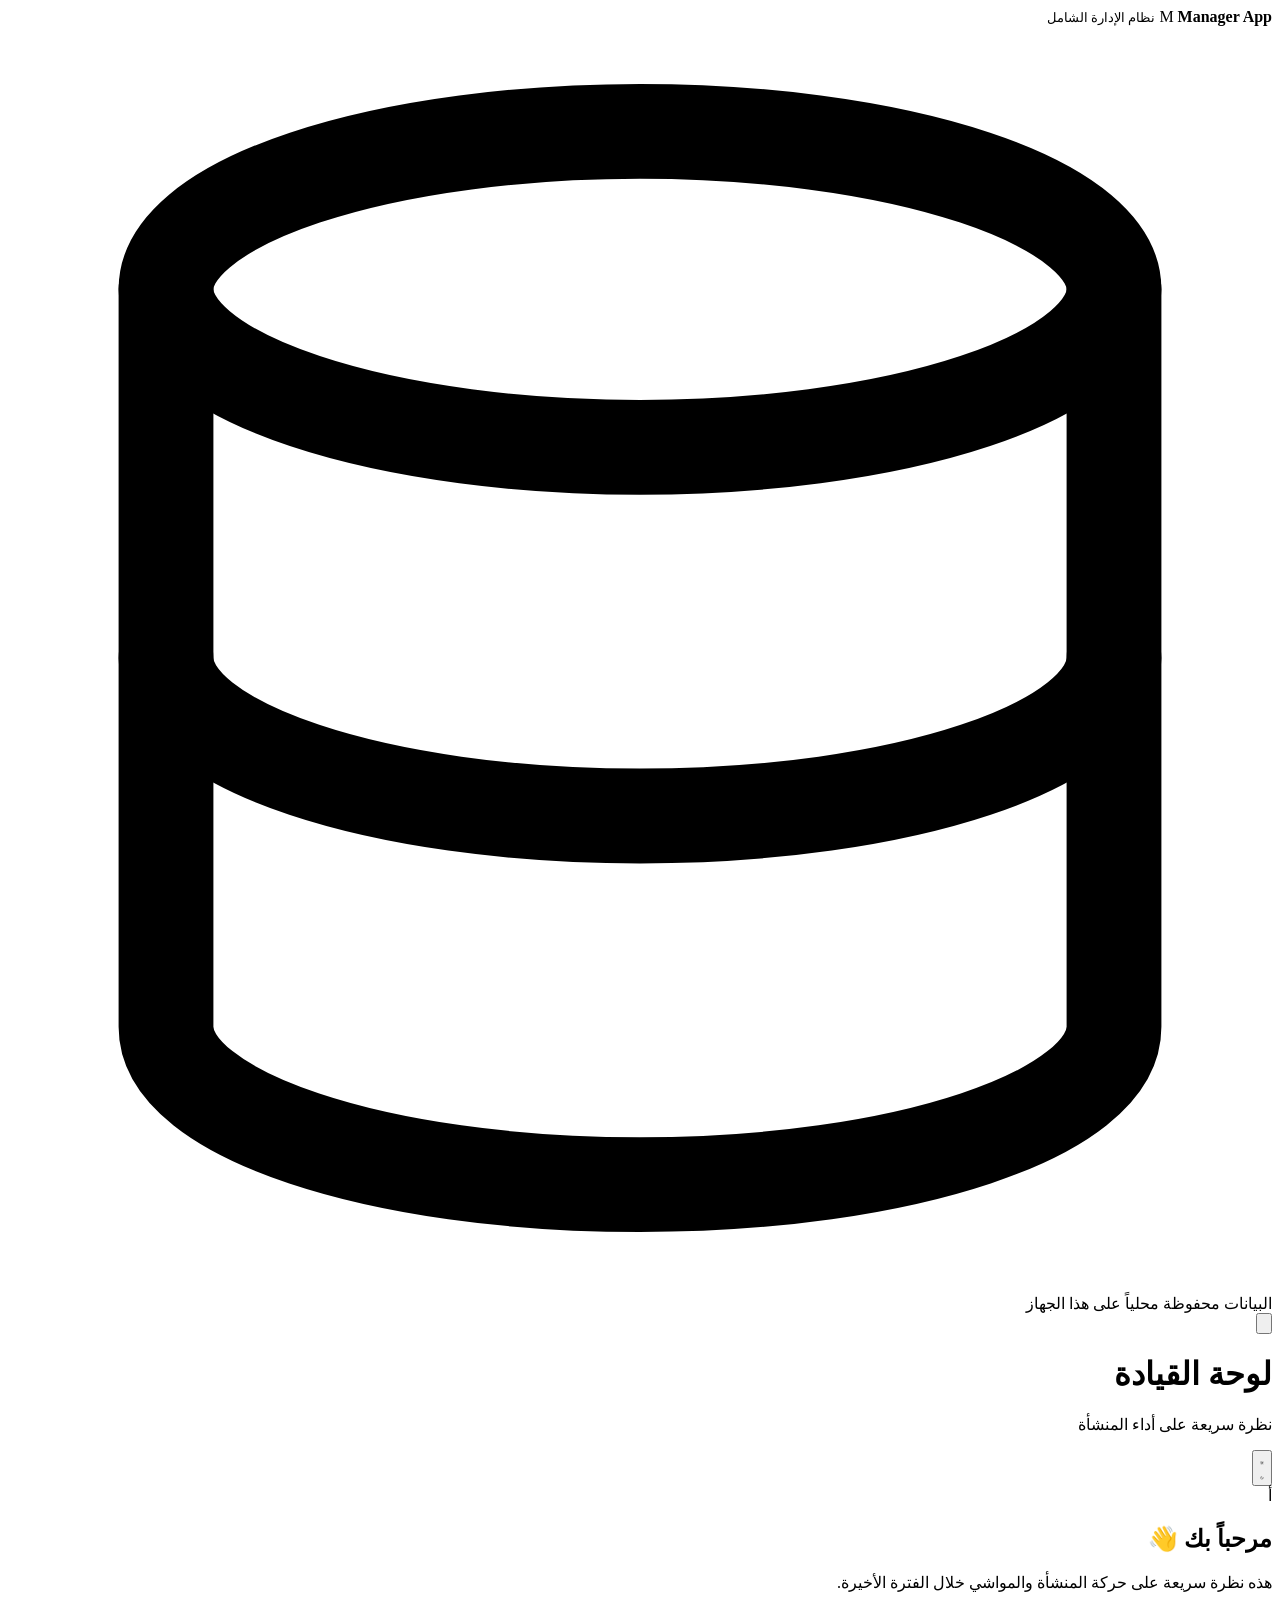
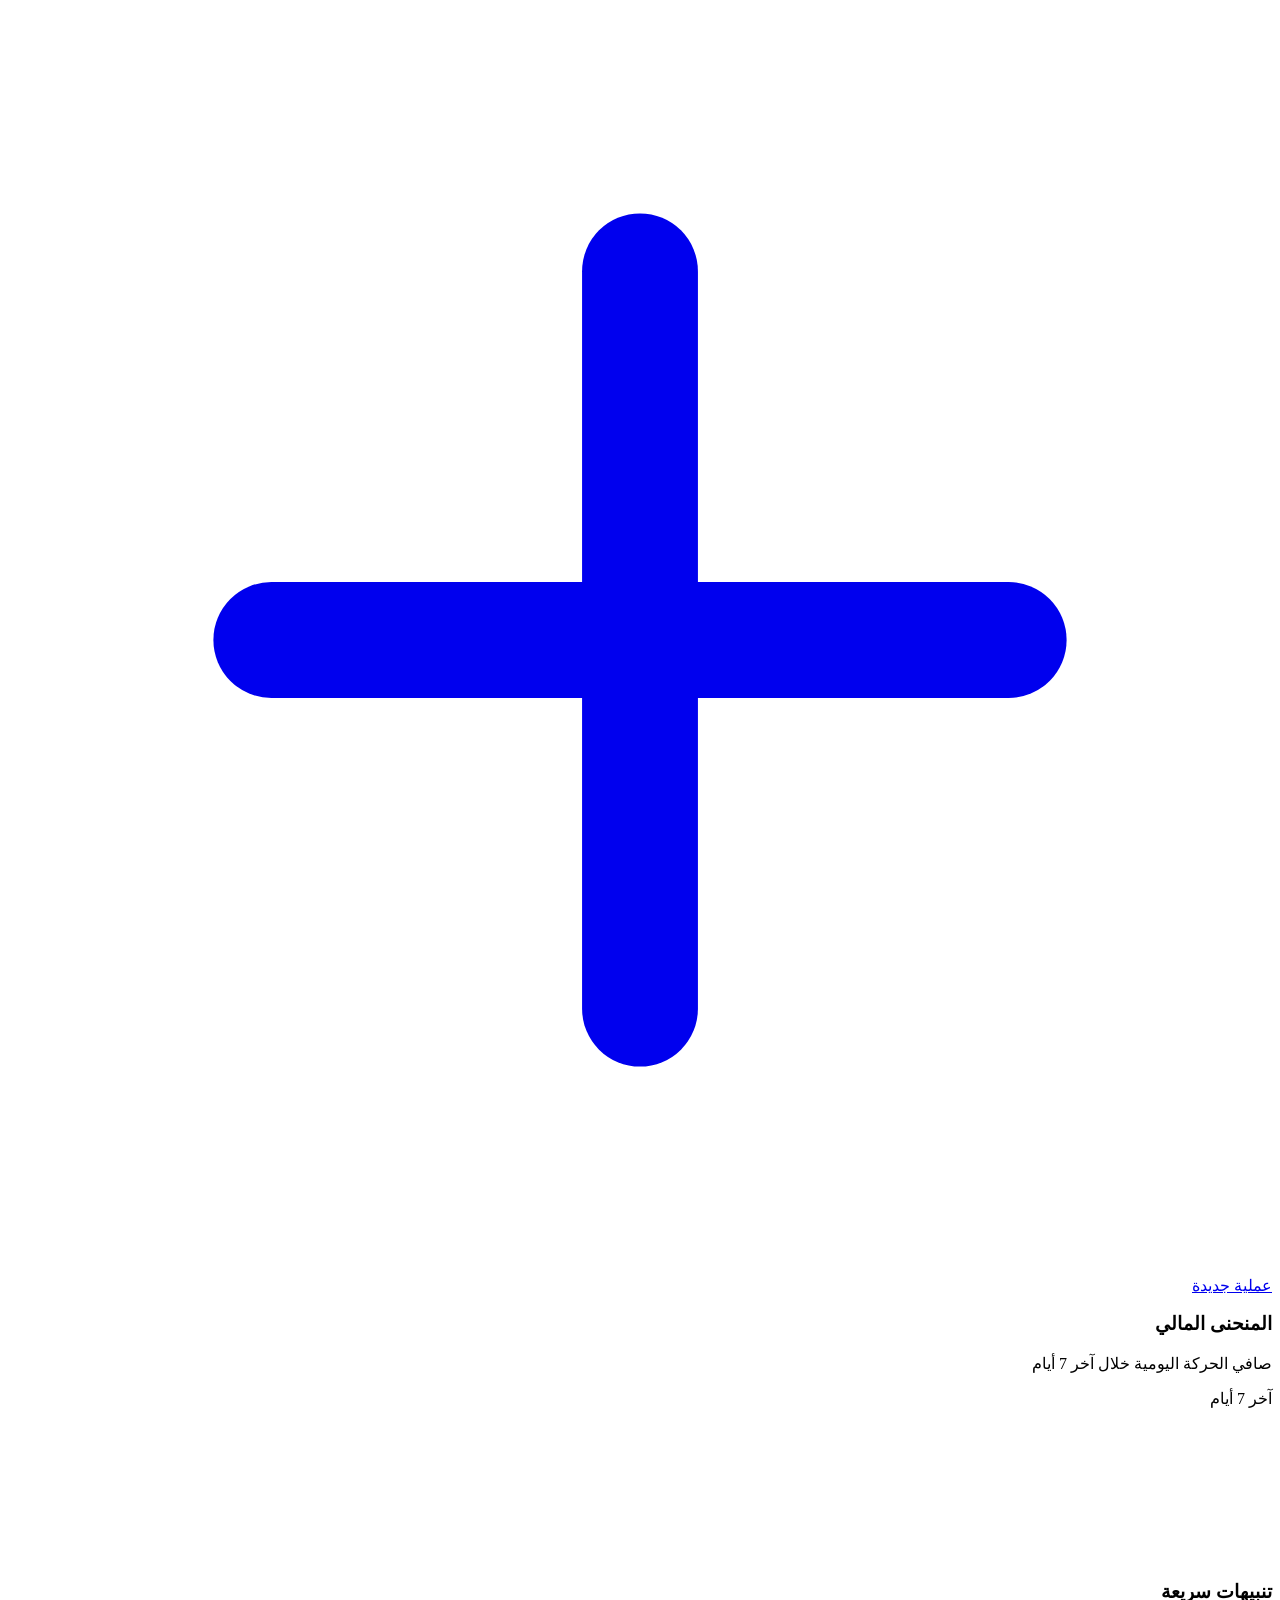
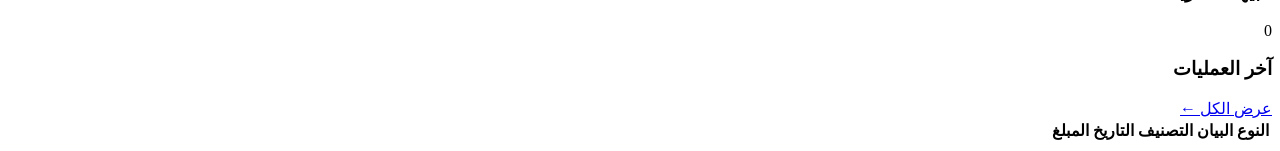
==== dashboard.html @ feaa812f "Move dashboard.html to root directory and fix file paths" ====
<!DOCTYPE html>
<html lang="ar" dir="rtl" data-theme="light">
<head>
  <meta charset="UTF-8" />
  <meta name="viewport" content="width=device-width, initial-scale=1, viewport-fit=cover" />
  <meta name="description" content="Manager App — نظام إدارة شامل للمحلات والشركات ومشاريع تربية المواشي" />
  <meta name="theme-color" content="#2563eb" />
  <title>لوحة القيادة • Manager App</title>

  <!-- منع وميض الثيم قبل تحميل CSS -->
  <script>
    (function () {
      try {
        var t = JSON.parse(localStorage.getItem('managerapp:theme'));
        if (!t) t = window.matchMedia('(prefers-color-scheme: dark)').matches ? 'dark' : 'light';
        document.documentElement.setAttribute('data-theme', t);
      } catch (e) {}
    })();
  </script>

  <link rel="preconnect" href="https://fonts.googleapis.com" />
  <link rel="preconnect" href="https://fonts.gstatic.com" crossorigin />
  <link href="https://fonts.googleapis.com/css2?family=Cairo:wght@400;500;600;700&display=swap" rel="stylesheet" />
  <link rel="stylesheet" href="./assets/css/main.css" />
  <link rel="stylesheet" href="./assets/css/tables.css" />
</head>

<body data-page="dashboard">

  <div class="app">

    <!-- ============ القائمة الجانبية ============ -->
    <aside class="sidebar" id="sidebar" aria-label="القائمة الرئيسية">
      <div class="sidebar__brand">
        <span class="brand__logo">M</span>
        <span class="brand__text">
          <strong>Manager App</strong>
          <small>نظام الإدارة الشامل</small>
        </span>
      </div>

      <!-- يتم توليد الروابط تلقائياً من app.js -->
      <nav class="sidebar__nav" id="sidebarNav"></nav>

      <div class="sidebar__footer">
        <div class="storage-note">
          <svg viewBox="0 0 24 24" fill="none" stroke="currentColor" stroke-width="1.8" stroke-linecap="round" stroke-linejoin="round">
            <ellipse cx="12" cy="5" rx="9" ry="3"/><path d="M3 5v14c0 1.66 4 3 9 3s9-1.34 9-3V5"/><path d="M3 12c0 1.66 4 3 9 3s9-1.34 9-3"/>
          </svg>
          <span>البيانات محفوظة محلياً على هذا الجهاز</span>
        </div>
      </div>
    </aside>

    <div class="overlay" id="overlay"></div>

    <!-- ============ المحتوى الرئيسي ============ -->
    <div class="main">

      <header class="topbar">
        <button class="icon-btn icon-btn--menu" id="menuBtn" aria-label="فتح القائمة" aria-expanded="false" aria-controls="sidebar">
          <svg viewBox="0 0 24 24" fill="none" stroke="currentColor" stroke-width="2" stroke-linecap="round">
            <line x1="3" y1="6" x2="21" y2="6"/><line x1="3" y1="12" x2="21" y2="12"/><line x1="3" y1="18" x2="21" y2="18"/>
          </svg>
        </button>

        <div class="topbar__title">
          <h1 id="pageTitle">لوحة القيادة</h1>
          <p id="pageSubtitle">نظرة سريعة على أداء المنشأة</p>
        </div>

        <div class="topbar__actions">
          <button class="icon-btn" id="themeBtn" aria-label="تبديل الوضع الليلي" title="تبديل الوضع الليلي">
            <svg class="icon-sun" viewBox="0 0 24 24" fill="none" stroke="currentColor" stroke-width="1.8" stroke-linecap="round" stroke-linejoin="round">
              <circle cx="12" cy="12" r="4.5"/><path d="M12 2v2M12 20v2M4.9 4.9l1.4 1.4M17.7 17.7l1.4 1.4M2 12h2M20 12h2M4.9 19.1l1.4-1.4M17.7 6.3l1.4-1.4"/>
            </svg>
            <svg class="icon-moon" viewBox="0 0 24 24" fill="none" stroke="currentColor" stroke-width="1.8" stroke-linecap="round" stroke-linejoin="round">
              <path d="M21 12.8A9 9 0 1 1 11.2 3a7 7 0 0 0 9.8 9.8z"/>
            </svg>
          </button>
          <div class="avatar" title="المدير">أ</div>
        </div>
      </header>

      <main class="content">

        <!-- ترحيب -->
        <section class="page-head">
          <div>
            <h2>مرحباً بك 👋</h2>
            <p class="muted">هذه نظرة سريعة على حركة المنشأة والمواشي خلال الفترة الأخيرة.</p>
          </div>
          <div class="page-head__actions">
            <a href="./finance.html" class="btn btn--primary">
              <svg viewBox="0 0 24 24" fill="none" stroke="currentColor" stroke-width="2.2" stroke-linecap="round"><line x1="12" y1="5" x2="12" y2="19"/><line x1="5" y1="12" x2="19" y2="12"/></svg>
              عملية جديدة
            </a>
          </div>
        </section>

        <!-- بطاقات الإحصائيات -->
        <section class="stats" id="statsGrid" aria-label="المؤشرات الرئيسية"></section>

        <!-- الرسم البياني + التنبيهات -->
        <section class="grid-2">

          <div class="card chart-card">
            <header class="card__head">
              <div>
                <h3>المنحنى المالي</h3>
                <p class="muted small">صافي الحركة اليومية خلال آخر 7 أيام</p>
              </div>
              <span class="badge badge--soft" id="chartBadge">آخر 7 أيام</span>
            </header>
            <div class="chart-wrap">
              <canvas id="financeChart" role="img" aria-label="رسم بياني للمنحنى المالي"></canvas>
            </div>
          </div>

          <div class="card">
            <header class="card__head">
              <h3>تنبيهات سريعة</h3>
              <span class="badge badge--warning" id="alertsCount">0</span>
            </header>
            <ul class="alerts" id="alertsList"></ul>
          </div>

        </section>

        <!-- آخر العمليات -->
        <section class="card">
          <header class="card__head">
            <h3>آخر العمليات</h3>
            <a href="./finance.html" class="link">عرض الكل ←</a>
          </header>
          <div class="table-wrap">
            <table class="table">
              <thead>
                <tr>
                  <th>النوع</th>
                  <th>البيان</th>
                  <th>التصنيف</th>
                  <th>التاريخ</th>
                  <th class="t-end">المبلغ</th>
                </tr>
              </thead>
              <tbody id="recentBody"></tbody>
            </table>
          </div>
        </section>

      </main>
    </div>
  </div>

  <script src="./assets/js/app.js"></script>
  <script src="./assets/js/dashboard.js"></script>
</body>
</html>
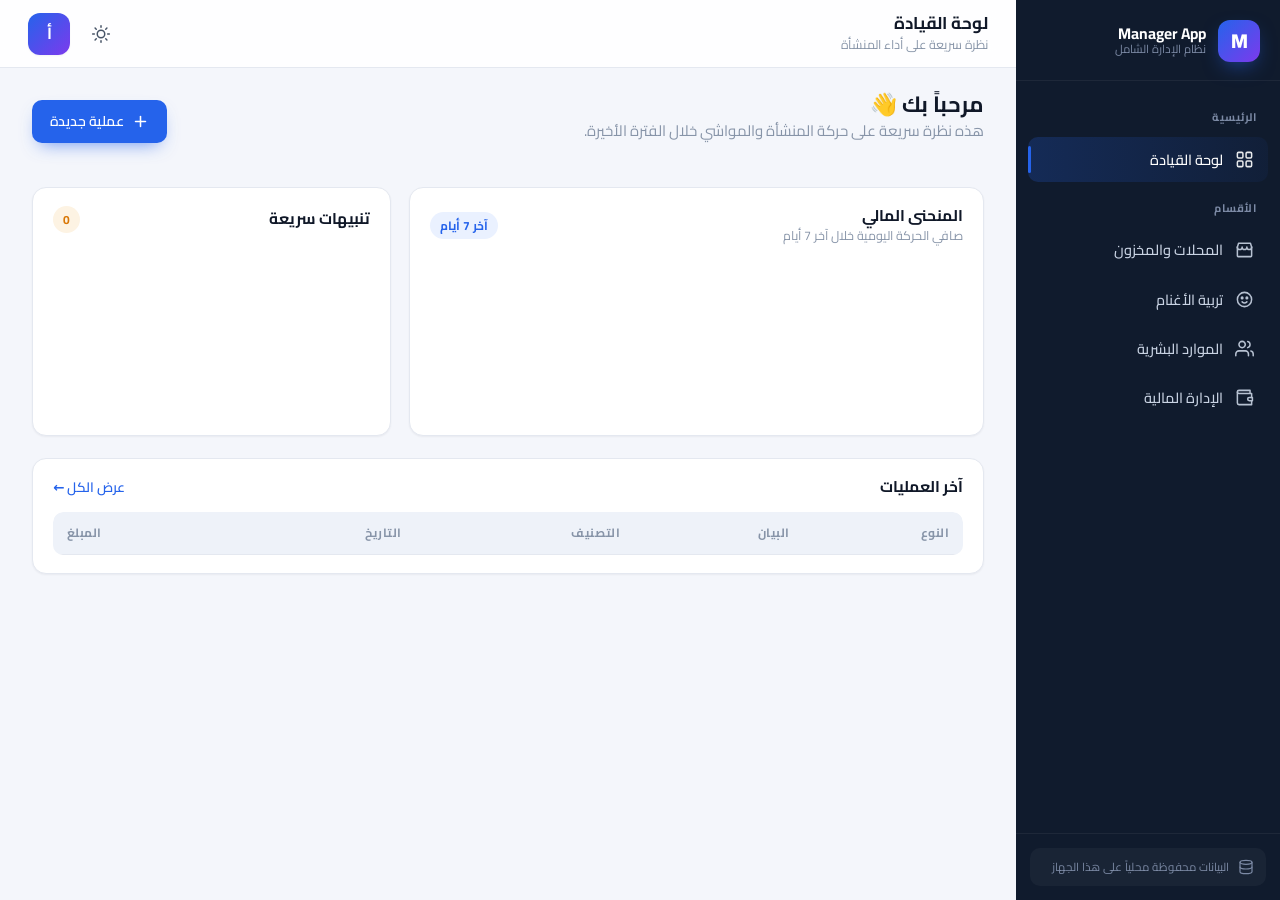
==== commit f924c5bb: "Remove leading './' from asset paths in dashboard.html" ====
--- a/dashboard.html
+++ b/dashboard.html
@@ -21,8 +21,8 @@
   <link rel="preconnect" href="https://fonts.googleapis.com" />
   <link rel="preconnect" href="https://fonts.gstatic.com" crossorigin />
   <link href="https://fonts.googleapis.com/css2?family=Cairo:wght@400;500;600;700&display=swap" rel="stylesheet" />
-  <link rel="stylesheet" href="./assets/css/main.css" />
-  <link rel="stylesheet" href="./assets/css/tables.css" />
+  <link rel="stylesheet" href="assets/css/main.css" />
+  <link rel="stylesheet" href="assets/css/tables.css" />
 </head>
 
 <body data-page="dashboard">
@@ -153,7 +153,8 @@
     </div>
   </div>
 
-  <script src="./assets/js/app.js"></script>
-  <script src="./assets/js/dashboard.js"></script>
+  <script src="assets/js/app.js"></script>
+  <script src="assets/js/charts.js"></script>
+  <script src="assets/js/dashboard.js"></script>
 </body>
 </html>
--- a/assets/css/main.css
+++ b/assets/css/main.css
@@ -0,0 +1,488 @@
+/* =========================================================
+   Manager App — Main Stylesheet
+   ========================================================= */
+
+/* ---------- 1. المتغيرات (Light Theme) ---------- */
+:root {
+  --bg:            #f4f6fb;
+  --bg-elev:       #ffffff;
+  --bg-soft:       #eef2f9;
+  --sidebar-bg:    #101b2d;
+  --sidebar-fg:    #c9d3e3;
+  --sidebar-fg-2:  #7c8aa5;
+  --sidebar-active:#2563eb;
+
+  --text:          #101828;
+  --text-soft:     #475467;
+  --muted:         #8794a8;
+  --border:        #e4e8f0;
+  --border-strong: #cfd6e4;
+
+  --primary:       #2563eb;
+  --primary-600:   #1d4ed8;
+  --primary-50:    #eaf1ff;
+  --success:       #16a34a;
+  --success-50:    #e7f7ed;
+  --danger:        #dc2626;
+  --danger-50:     #fdecec;
+  --warning:       #d97706;
+  --warning-50:    #fdf3e3;
+  --info:          #0891b2;
+  --info-50:       #e4f6fa;
+  --purple:        #7c3aed;
+  --purple-50:     #f2ecfe;
+
+  --radius:        14px;
+  --radius-sm:     10px;
+  --radius-lg:     20px;
+  --shadow-sm:     0 1px 2px rgba(16,24,40,.05);
+  --shadow:        0 4px 16px rgba(16,24,40,.06);
+  --shadow-lg:     0 18px 40px -12px rgba(16,24,40,.18);
+
+  --sidebar-w:     264px;
+  --topbar-h:      68px;
+
+  --font: 'Cairo', 'Segoe UI', Tahoma, system-ui, sans-serif;
+
+  --t-fast: .15s ease;
+  --t:      .25s cubic-bezier(.4,0,.2,1);
+}
+
+/* ---------- 2. الوضع الليلي ---------- */
+[data-theme="dark"] {
+  --bg:            #0c1424;
+  --bg-elev:       #131f33;
+  --bg-soft:       #1a2a44;
+  --sidebar-bg:    #0a1220;
+  --sidebar-fg:    #aab8cd;
+  --sidebar-fg-2:  #64748b;
+
+  --text:          #e8eef8;
+  --text-soft:     #aab8cd;
+  --muted:         #7b8aa3;
+  --border:        #223149;
+  --border-strong: #2f4160;
+
+  --primary-50:    #16233d;
+  --success-50:    #10291c;
+  --danger-50:     #2c1414;
+  --warning-50:    #2c2110;
+  --info-50:       #0d2530;
+  --purple-50:     #1e1638;
+
+  --shadow-sm:     0 1px 2px rgba(0,0,0,.3);
+  --shadow:        0 4px 16px rgba(0,0,0,.35);
+  --shadow-lg:     0 18px 40px -12px rgba(0,0,0,.55);
+}
+
+/* ---------- 3. Reset ---------- */
+*, *::before, *::after { box-sizing: border-box; }
+
+html, body {
+  margin: 0; padding: 0;
+  height: 100%;
+}
+
+body {
+  font-family: var(--font);
+  background: var(--bg);
+  color: var(--text);
+  font-size: 15px;
+  line-height: 1.6;
+  -webkit-font-smoothing: antialiased;
+  transition: background var(--t), color var(--t);
+}
+
+h1,h2,h3,h4 { margin: 0; font-weight: 700; line-height: 1.3; }
+p { margin: 0; }
+a { color: inherit; text-decoration: none; }
+button { font-family: inherit; cursor: pointer; border: 0; background: none; color: inherit; }
+input, select, textarea { font-family: inherit; font-size: inherit; }
+img, svg { display: block; max-width: 100%; }
+svg { width: 20px; height: 20px; }
+
+/* ---------- 4. الحاويات العامة ---------- */
+.app {
+  display: flex;
+  min-height: 100dvh;
+}
+
+.main {
+  flex: 1;
+  min-width: 0;
+  display: flex;
+  flex-direction: column;
+}
+
+.content {
+  padding: 22px clamp(14px, 3vw, 32px) 60px;
+  display: flex;
+  flex-direction: column;
+  gap: 22px;
+  max-width: 1500px;
+  width: 100%;
+  margin: 0 auto;
+}
+
+/* ---------- 5. Sidebar ---------- */
+.sidebar {
+  width: var(--sidebar-w);
+  background: var(--sidebar-bg);
+  color: var(--sidebar-fg);
+  display: flex;
+  flex-direction: column;
+  position: sticky;
+  top: 0;
+  height: 100dvh;
+  z-index: 60;
+  flex-shrink: 0;
+  transition: transform var(--t);
+}
+
+.sidebar__brand {
+  display: flex;
+  align-items: center;
+  gap: 12px;
+  padding: 20px 20px 18px;
+  border-bottom: 1px solid rgba(255,255,255,.06);
+}
+
+.brand__logo {
+  width: 42px; height: 42px;
+  border-radius: 12px;
+  display: grid;
+  place-items: center;
+  background: linear-gradient(135deg, var(--primary), #7c3aed);
+  color: #fff;
+  font-weight: 800;
+  font-size: 20px;
+  box-shadow: 0 8px 20px -6px rgba(37,99,235,.6);
+}
+
+.brand__text { display: flex; flex-direction: column; line-height: 1.2; }
+.brand__text strong { color: #fff; font-size: 15.5px; }
+.brand__text small { color: var(--sidebar-fg-2); font-size: 11.5px; }
+
+.sidebar__nav {
+  flex: 1;
+  padding: 14px 12px;
+  overflow-y: auto;
+  display: flex;
+  flex-direction: column;
+  gap: 4px;
+}
+
+.nav-section {
+  font-size: 11px;
+  font-weight: 700;
+  letter-spacing: .5px;
+  text-transform: uppercase;
+  color: var(--sidebar-fg-2);
+  padding: 14px 12px 6px;
+}
+
+.nav-link {
+  display: flex;
+  align-items: center;
+  gap: 12px;
+  padding: 11px 14px;
+  border-radius: var(--radius-sm);
+  color: var(--sidebar-fg);
+  font-size: 14.5px;
+  font-weight: 500;
+  transition: background var(--t-fast), color var(--t-fast);
+  position: relative;
+}
+
+.nav-link:hover {
+  background: rgba(255,255,255,.06);
+  color: #fff;
+}
+
+.nav-link.is-active {
+  background: linear-gradient(90deg, rgba(37,99,235,.22), rgba(37,99,235,.06));
+  color: #fff;
+}
+
+.nav-link.is-active::before {
+  content: "";
+  position: absolute;
+  inset-inline-end: 0;
+  top: 20%; bottom: 20%;
+  width: 3px;
+  border-radius: 3px;
+  background: var(--primary);
+}
+
+.nav-link svg { width: 19px; height: 19px; opacity: .9; flex-shrink: 0; }
+
+.sidebar__footer {
+  padding: 14px;
+  border-top: 1px solid rgba(255,255,255,.06);
+}
+
+.storage-note {
+  display: flex;
+  align-items: center;
+  gap: 9px;
+  font-size: 11.5px;
+  color: var(--sidebar-fg-2);
+  background: rgba(255,255,255,.04);
+  padding: 10px 12px;
+  border-radius: var(--radius-sm);
+}
+.storage-note svg { width: 16px; height: 16px; flex-shrink: 0; }
+
+/* ---------- 6. Topbar ---------- */
+.topbar {
+  height: var(--topbar-h);
+  background: color-mix(in srgb, var(--bg-elev) 88%, transparent);
+  backdrop-filter: blur(12px);
+  border-bottom: 1px solid var(--border);
+  position: sticky;
+  top: 0;
+  z-index: 40;
+  display: flex;
+  align-items: center;
+  gap: 14px;
+  padding: 0 clamp(14px, 3vw, 28px);
+}
+
+.topbar__title { flex: 1; min-width: 0; }
+.topbar__title h1 { font-size: 17px; }
+.topbar__title p { font-size: 12.5px; color: var(--muted); }
+
+.topbar__actions { display: flex; align-items: center; gap: 10px; }
+
+.icon-btn {
+  width: 42px; height: 42px;
+  border-radius: 12px;
+  display: grid;
+  place-items: center;
+  color: var(--text-soft);
+  background: transparent;
+  border: 1px solid transparent;
+  transition: background var(--t-fast), color var(--t-fast), border-color var(--t-fast);
+}
+.icon-btn:hover {
+  background: var(--bg-soft);
+  color: var(--text);
+  border-color: var(--border);
+}
+
+.icon-btn--menu { display: none; }
+
+.avatar {
+  width: 42px; height: 42px;
+  border-radius: 12px;
+  background: linear-gradient(135deg, var(--primary), var(--purple));
+  color: #fff;
+  display: grid;
+  place-items: center;
+  font-weight: 700;
+  font-size: 16px;
+  box-shadow: var(--shadow-sm);
+}
+
+/* أيقونات تبديل الثيم */
+[data-theme="light"] .icon-moon { display: none; }
+[data-theme="dark"]  .icon-sun  { display: none; }
+
+/* ---------- 7. العناوين ---------- */
+.page-head {
+  display: flex;
+  align-items: flex-end;
+  justify-content: space-between;
+  gap: 16px;
+  flex-wrap: wrap;
+}
+.page-head h2 { font-size: 22px; }
+.page-head__actions { display: flex; gap: 10px; }
+
+.muted { color: var(--muted); }
+.small { font-size: 12.5px; }
+
+/* ---------- 8. الأزرار ---------- */
+.btn {
+  display: inline-flex;
+  align-items: center;
+  gap: 8px;
+  padding: 10px 18px;
+  border-radius: var(--radius-sm);
+  font-weight: 600;
+  font-size: 14px;
+  transition: transform var(--t-fast), background var(--t-fast), box-shadow var(--t-fast), opacity var(--t-fast);
+  white-space: nowrap;
+}
+.btn:active { transform: translateY(1px); }
+.btn svg { width: 17px; height: 17px; }
+
+.btn--primary {
+  background: var(--primary);
+  color: #fff;
+  box-shadow: 0 8px 18px -8px rgba(37,99,235,.7);
+}
+.btn--primary:hover { background: var(--primary-600); }
+
+.btn--ghost {
+  background: var(--bg-soft);
+  color: var(--text);
+  border: 1px solid var(--border);
+}
+.btn--ghost:hover { background: var(--bg); }
+
+.btn--danger { background: var(--danger); color: #fff; }
+
+.btn--block { width: 100%; justify-content: center; }
+
+.link { color: var(--primary); font-weight: 600; font-size: 13.5px; }
+.link:hover { text-decoration: underline; }
+
+/* ---------- 9. البطاقات ---------- */
+.card {
+  background: var(--bg-elev);
+  border: 1px solid var(--border);
+  border-radius: var(--radius);
+  padding: 18px 20px;
+  box-shadow: var(--shadow-sm);
+  transition: box-shadow var(--t-fast), border-color var(--t-fast);
+}
+.card:hover { box-shadow: var(--shadow); }
+
+.card__head {
+  display: flex;
+  align-items: center;
+  justify-content: space-between;
+  gap: 12px;
+  margin-bottom: 14px;
+  flex-wrap: wrap;
+}
+.card__head h3 { font-size: 15.5px; }
+
+/* ---------- 10. الشبكات ---------- */
+.grid-2 {
+  display: grid;
+  grid-template-columns: 1.6fr 1fr;
+  gap: 18px;
+}
+
+@media (max-width: 1024px) {
+  .grid-2 { grid-template-columns: 1fr; }
+}
+
+/* ---------- 11. الشارات ---------- */
+.badge {
+  display: inline-flex;
+  align-items: center;
+  gap: 5px;
+  padding: 4px 10px;
+  border-radius: 999px;
+  font-size: 12px;
+  font-weight: 700;
+}
+.badge--soft    { background: var(--primary-50); color: var(--primary); }
+.badge--success { background: var(--success-50); color: var(--success); }
+.badge--danger  { background: var(--danger-50);  color: var(--danger); }
+.badge--warning { background: var(--warning-50); color: var(--warning); }
+.badge--info    { background: var(--info-50);    color: var(--info); }
+
+/* ---------- 12. النماذج ---------- */
+.form-group { display: flex; flex-direction: column; gap: 6px; margin-bottom: 14px; }
+.form-group label { font-size: 13px; font-weight: 600; color: var(--text-soft); }
+
+.input, .select, .textarea {
+  width: 100%;
+  padding: 11px 14px;
+  border-radius: var(--radius-sm);
+  border: 1.5px solid var(--border-strong);
+  background: var(--bg-elev);
+  color: var(--text);
+  font-size: 14.5px;
+  transition: border-color var(--t-fast), box-shadow var(--t-fast);
+}
+.input:focus, .select:focus, .textarea:focus {
+  outline: none;
+  border-color: var(--primary);
+  box-shadow: 0 0 0 4px rgba(37,99,235,.12);
+}
+.input::placeholder { color: var(--muted); }
+
+/* ---------- 13. التنبيهات ---------- */
+.alerts { list-style: none; margin: 0; padding: 0; display: flex; flex-direction: column; gap: 10px; }
+
+.alert-item {
+  display: flex;
+  align-items: center;
+  gap: 12px;
+  padding: 12px 14px;
+  border-radius: var(--radius-sm);
+  background: var(--bg-soft);
+  border: 1px solid var(--border);
+}
+.alert-item__icon {
+  width: 36px; height: 36px;
+  border-radius: 10px;
+  display: grid;
+  place-items: center;
+  flex-shrink: 0;
+}
+.alert-item__icon svg { width: 18px; height: 18px; }
+.alert-item__icon--warning { background: var(--warning-50); color: var(--warning); }
+.alert-item__icon--danger  { background: var(--danger-50);  color: var(--danger); }
+.alert-item__icon--info    { background: var(--info-50);    color: var(--info); }
+.alert-item__body { flex: 1; min-width: 0; }
+.alert-item__body strong { display: block; font-size: 13.5px; }
+.alert-item__body small  { color: var(--muted); font-size: 12px; }
+
+/* ---------- 14. Overlay للموبايل ---------- */
+.overlay {
+  position: fixed;
+  inset: 0;
+  background: rgba(8,15,30,.5);
+  backdrop-filter: blur(2px);
+  opacity: 0;
+  visibility: hidden;
+  transition: opacity var(--t), visibility var(--t);
+  z-index: 55;
+}
+.overlay.is-open { opacity: 1; visibility: visible; }
+
+/* ---------- 15. Responsive ---------- */
+@media (max-width: 900px) {
+  .icon-btn--menu { display: grid; }
+
+  .sidebar {
+    position: fixed;
+    top: 0; bottom: 0;
+    inset-inline-start: 0;
+    transform: translateX(100%);
+    box-shadow: var(--shadow-lg);
+  }
+  [dir="rtl"] .sidebar { transform: translateX(100%); }
+  [dir="ltr"] .sidebar { transform: translateX(-100%); }
+
+  .sidebar.is-open { transform: translateX(0) !important; }
+}
+
+@media (max-width: 560px) {
+  .topbar__title p { display: none; }
+  .page-head h2 { font-size: 19px; }
+  .content { padding-top: 16px; gap: 16px; }
+  .card { padding: 16px; }
+}
+
+/* ---------- 16. أنيميشن دخول ---------- */
+@keyframes fadeUp {
+  from { opacity: 0; transform: translateY(12px); }
+  to   { opacity: 1; transform: translateY(0); }
+}
+.content > * { animation: fadeUp .4s ease both; }
+.content > *:nth-child(2) { animation-delay: .05s; }
+.content > *:nth-child(3) { animation-delay: .1s; }
+.content > *:nth-child(4) { animation-delay: .15s; }
+
+/* ---------- 17. Scrollbar ---------- */
+::-webkit-scrollbar { width: 9px; height: 9px; }
+::-webkit-scrollbar-track { background: transparent; }
+::-webkit-scrollbar-thumb { background: var(--border-strong); border-radius: 9px; }
+::-webkit-scrollbar-thumb:hover { background: var(--muted); }
--- a/assets/css/tables.css
+++ b/assets/css/tables.css
@@ -0,0 +1,74 @@
+/* =========================================================
+   Manager App — Tables Styles
+   ========================================================= */
+
+.table-wrap {
+  width: 100%;
+  overflow-x: auto;
+  border-radius: var(--radius-sm);
+  -webkit-overflow-scrolling: touch;
+}
+
+.table {
+  width: 100%;
+  border-collapse: collapse;
+  font-size: 14px;
+  min-width: 560px;
+}
+
+.table thead th {
+  text-align: start;
+  font-size: 12px;
+  font-weight: 700;
+  text-transform: uppercase;
+  letter-spacing: .4px;
+  color: var(--muted);
+  padding: 11px 14px;
+  background: var(--bg-soft);
+  border-bottom: 1px solid var(--border);
+  white-space: nowrap;
+}
+
+.table thead th:first-child { border-start-start-radius: var(--radius-sm); }
+.table thead th:last-child  { border-start-end-radius:   var(--radius-sm); }
+
+.table tbody td {
+  padding: 13px 14px;
+  border-bottom: 1px solid var(--border);
+  color: var(--text-soft);
+  vertical-align: middle;
+}
+
+.table tbody tr { transition: background var(--t-fast); }
+.table tbody tr:hover { background: var(--bg-soft); }
+.table tbody tr:last-child td { border-bottom: 0; }
+
+.table .t-end { text-align: end; }
+
+.table .cell-strong { color: var(--text); font-weight: 700; }
+
+.amount         { font-weight: 700; font-variant-numeric: tabular-nums; }
+.amount--in     { color: var(--success); }
+.amount--out    { color: var(--danger); }
+
+/* حالة فارغة */
+.table-empty {
+  text-align: center;
+  padding: 40px 16px;
+  color: var(--muted);
+}
+.table-empty svg {
+  width: 42px; height: 42px;
+  margin: 0 auto 10px;
+  opacity: .5;
+}
+
+/* شريط أدوات الجدول */
+.table-toolbar {
+  display: flex;
+  align-items: center;
+  justify-content: space-between;
+  gap: 12px;
+  flex-wrap: wrap;
+  margin-bottom: 14px;
+}
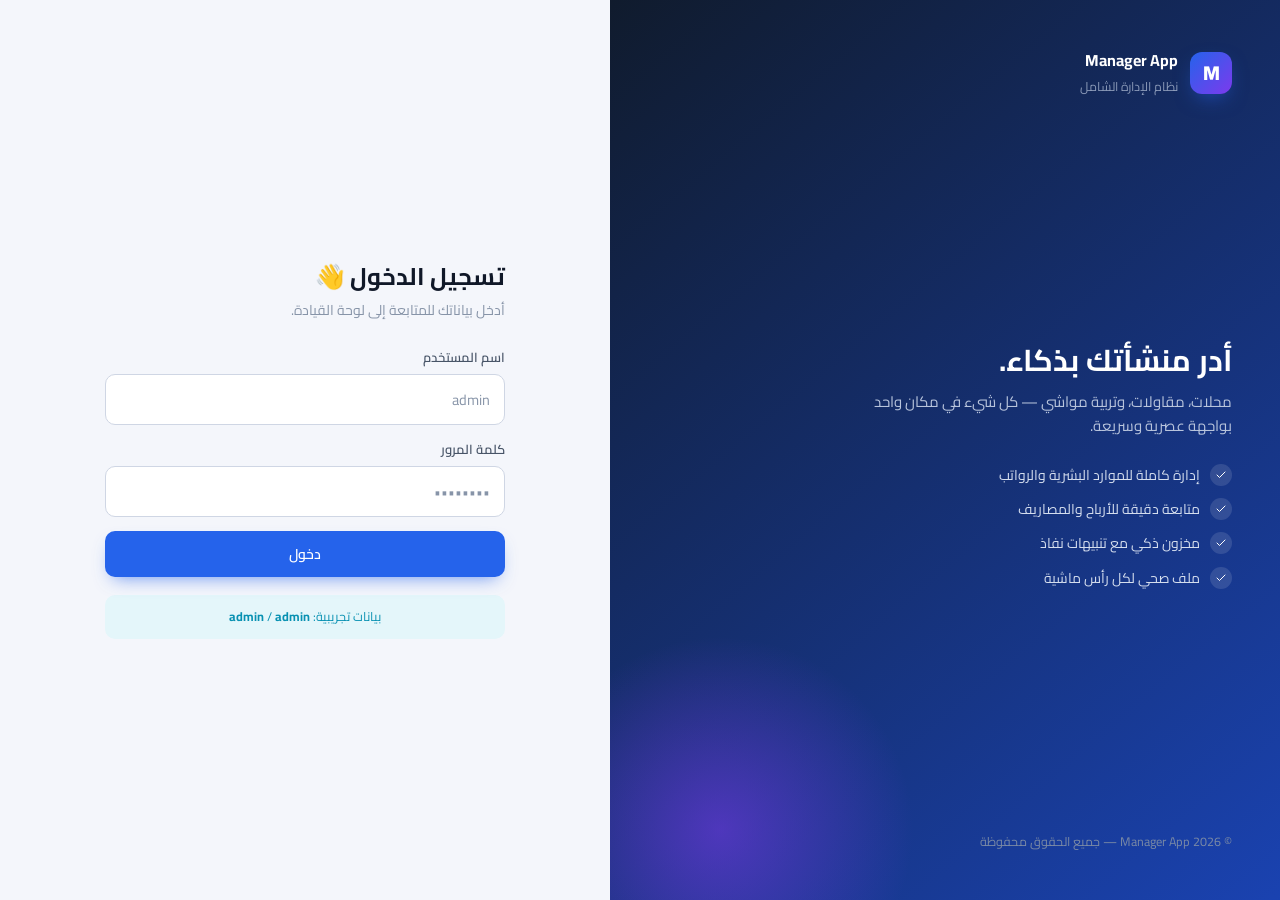
==== commit 39cb7f0c: "Add files via upload" ====
--- a/dashboard.html
+++ b/dashboard.html
@@ -78,6 +78,7 @@
               <path d="M21 12.8A9 9 0 1 1 11.2 3a7 7 0 0 0 9.8 9.8z"/>
             </svg>
           </button>
+          <button type="button" class="logout-btn" id="logoutBtn" title="تسجيل الخروج">خروج</button>
           <div class="avatar" title="المدير">أ</div>
         </div>
       </header>
@@ -91,7 +92,7 @@
             <p class="muted">هذه نظرة سريعة على حركة المنشأة والمواشي خلال الفترة الأخيرة.</p>
           </div>
           <div class="page-head__actions">
-            <a href="./finance.html" class="btn btn--primary">
+            <a href="pages/finance.html" class="btn btn--primary">
               <svg viewBox="0 0 24 24" fill="none" stroke="currentColor" stroke-width="2.2" stroke-linecap="round"><line x1="12" y1="5" x2="12" y2="19"/><line x1="5" y1="12" x2="19" y2="12"/></svg>
               عملية جديدة
             </a>
@@ -131,7 +132,7 @@
         <section class="card">
           <header class="card__head">
             <h3>آخر العمليات</h3>
-            <a href="./finance.html" class="link">عرض الكل ←</a>
+            <a href="pages/finance.html" class="link">عرض الكل ←</a>
           </header>
           <div class="table-wrap">
             <table class="table">
@@ -154,6 +155,9 @@
   </div>
 
   <script src="assets/js/app.js"></script>
+  <script>
+    if (!App.Auth.guard()) { /* redirect */ }
+  </script>
   <script src="assets/js/charts.js"></script>
   <script src="assets/js/dashboard.js"></script>
 </body>
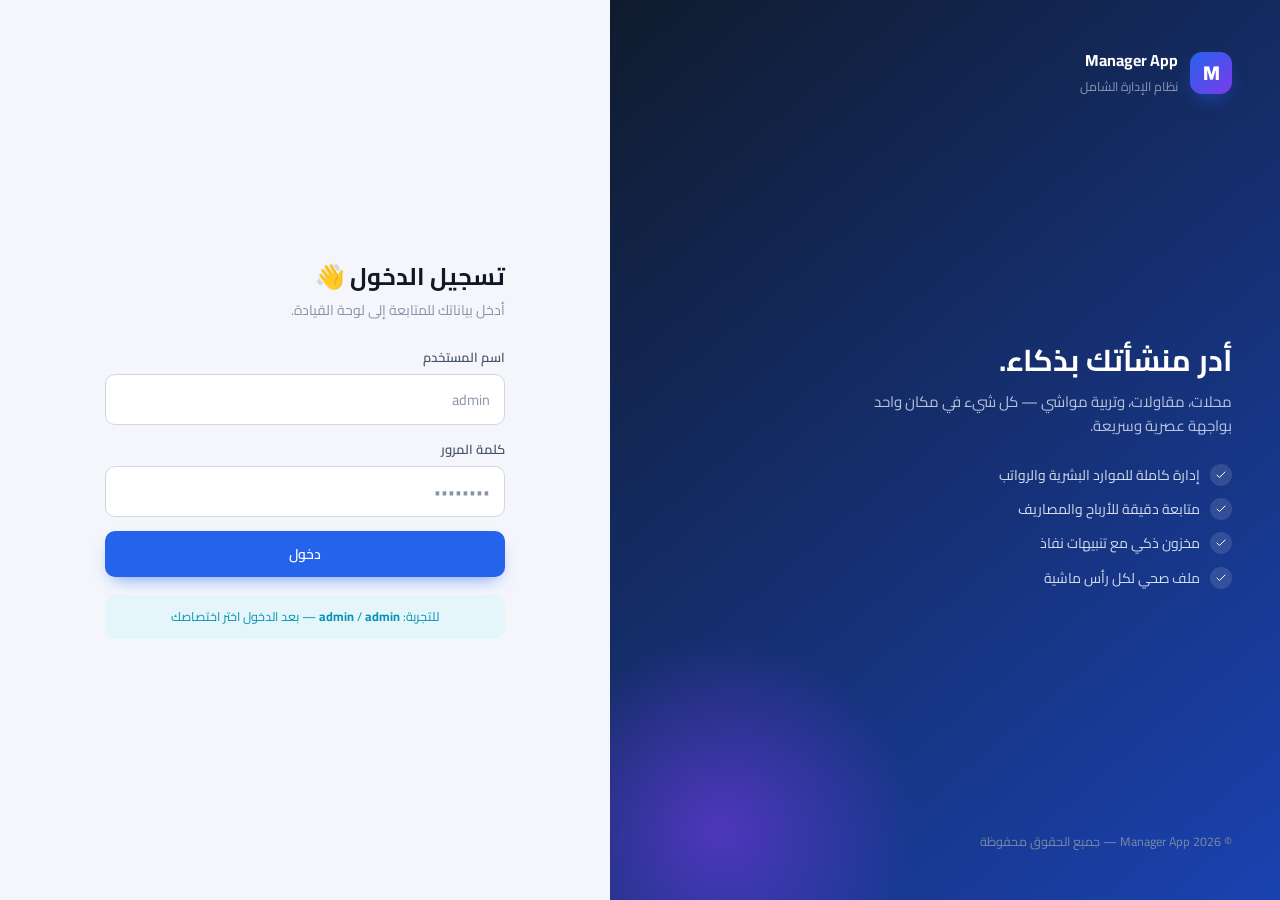
==== commit d4df30d5: "Add files via upload" ====
--- a/dashboard.html
+++ b/dashboard.html
@@ -89,23 +89,18 @@
         <section class="page-head">
           <div>
             <h2>مرحباً بك 👋</h2>
-            <p class="muted">هذه نظرة سريعة على حركة المنشأة والمواشي خلال الفترة الأخيرة.</p>
+            <p class="muted">نظرة سريعة على أقسامك فقط — بدون بيانات تجريبية، أضف ما تحتاجه.</p>
           </div>
-          <div class="page-head__actions">
-            <a href="pages/finance.html" class="btn btn--primary">
-              <svg viewBox="0 0 24 24" fill="none" stroke="currentColor" stroke-width="2.2" stroke-linecap="round"><line x1="12" y1="5" x2="12" y2="19"/><line x1="5" y1="12" x2="19" y2="12"/></svg>
-              عملية جديدة
-            </a>
-          </div>
+          <div class="page-head__actions" id="quickLinks"></div>
         </section>
 
         <!-- بطاقات الإحصائيات -->
         <section class="stats" id="statsGrid" aria-label="المؤشرات الرئيسية"></section>
 
         <!-- الرسم البياني + التنبيهات -->
-        <section class="grid-2">
+        <section class="grid-2" id="chartAlertsRow">
 
-          <div class="card chart-card">
+          <div class="card chart-card" id="chartSection">
             <header class="card__head">
               <div>
                 <h3>المنحنى المالي</h3>
@@ -118,7 +113,7 @@
             </div>
           </div>
 
-          <div class="card">
+          <div class="card" id="alertsCard">
             <header class="card__head">
               <h3>تنبيهات سريعة</h3>
               <span class="badge badge--warning" id="alertsCount">0</span>
@@ -129,7 +124,7 @@
         </section>
 
         <!-- آخر العمليات -->
-        <section class="card">
+        <section class="card" id="recentSection">
           <header class="card__head">
             <h3>آخر العمليات</h3>
             <a href="pages/finance.html" class="link">عرض الكل ←</a>
--- a/assets/css/main.css
+++ b/assets/css/main.css
@@ -485,4 +485,180 @@
 ::-webkit-scrollbar { width: 9px; height: 9px; }
 ::-webkit-scrollbar-track { background: transparent; }
 ::-webkit-scrollbar-thumb { background: var(--border-strong); border-radius: 9px; }
-::-webkit-scrollbar-thumb:hover { background: var(--muted); }+::-webkit-scrollbar-thumb:hover { background: var(--muted); }
+
+/* ---------- 18. بطاقات الإحصائيات ---------- */
+.stats {
+  display: grid;
+  grid-template-columns: repeat(auto-fit, minmax(180px, 1fr));
+  gap: 14px;
+}
+
+.stat-card {
+  background: var(--bg-elev);
+  border: 1px solid var(--border);
+  border-radius: var(--radius);
+  padding: 16px 18px;
+  display: flex;
+  flex-direction: column;
+  gap: 6px;
+  box-shadow: var(--shadow-sm);
+  transition: box-shadow var(--t-fast);
+}
+.stat-card:hover { box-shadow: var(--shadow); }
+
+.stat-card__icon {
+  width: 38px; height: 38px;
+  border-radius: 11px;
+  display: grid;
+  place-items: center;
+  margin-bottom: 4px;
+}
+.stat-card__icon svg { width: 18px; height: 18px; }
+
+.stat-card--success .stat-card__icon { background: var(--success-50); color: var(--success); }
+.stat-card--danger  .stat-card__icon { background: var(--danger-50);  color: var(--danger); }
+.stat-card--primary .stat-card__icon { background: var(--primary-50); color: var(--primary); }
+.stat-card--info    .stat-card__icon { background: var(--info-50);    color: var(--info); }
+.stat-card--purple  .stat-card__icon { background: var(--purple-50);  color: var(--purple); }
+.stat-card--warning .stat-card__icon { background: var(--warning-50); color: var(--warning); }
+
+.stat-card__label { font-size: 12.5px; color: var(--muted); font-weight: 600; }
+.stat-card__value { font-size: 20px; font-weight: 800; color: var(--text); line-height: 1.2; }
+.stat-card__sub   { font-size: 12px; color: var(--muted); }
+
+/* ---------- 19. الرسم البياني ---------- */
+.chart-wrap {
+  position: relative;
+  width: 100%;
+  height: 240px;
+}
+.chart-wrap canvas {
+  width: 100% !important;
+  height: 100% !important;
+}
+.chart-legend {
+  display: flex;
+  gap: 16px;
+  justify-content: center;
+  margin-top: 12px;
+  flex-wrap: wrap;
+}
+.chart-legend__item {
+  display: flex;
+  align-items: center;
+  gap: 6px;
+  font-size: 12.5px;
+  color: var(--text-soft);
+}
+.chart-legend__dot {
+  width: 10px; height: 10px;
+  border-radius: 50%;
+}
+
+/* ---------- 20. النماذج المنبثقة (Modal) ---------- */
+.modal-backdrop {
+  position: fixed;
+  inset: 0;
+  background: rgba(8,15,30,.55);
+  backdrop-filter: blur(3px);
+  z-index: 100;
+  display: flex;
+  align-items: center;
+  justify-content: center;
+  padding: 16px;
+  opacity: 0;
+  visibility: hidden;
+  transition: opacity var(--t), visibility var(--t);
+}
+.modal-backdrop.is-open {
+  opacity: 1;
+  visibility: visible;
+}
+.modal {
+  background: var(--bg-elev);
+  border: 1px solid var(--border);
+  border-radius: var(--radius-lg);
+  width: 100%;
+  max-width: 480px;
+  max-height: 90vh;
+  overflow-y: auto;
+  box-shadow: var(--shadow-lg);
+  padding: 22px 24px;
+  transform: translateY(12px);
+  transition: transform var(--t);
+}
+.modal-backdrop.is-open .modal { transform: translateY(0); }
+.modal__head {
+  display: flex;
+  align-items: center;
+  justify-content: space-between;
+  margin-bottom: 18px;
+}
+.modal__head h3 { font-size: 17px; }
+.modal__actions {
+  display: flex;
+  gap: 10px;
+  justify-content: flex-end;
+  margin-top: 18px;
+  flex-wrap: wrap;
+}
+
+/* ---------- 21. أزرار إضافية ---------- */
+.btn--sm {
+  padding: 7px 12px;
+  font-size: 13px;
+}
+.btn--danger-ghost {
+  background: var(--danger-50);
+  color: var(--danger);
+  border: 1px solid transparent;
+}
+.btn--danger-ghost:hover {
+  border-color: var(--danger);
+}
+
+/* صف إجراءات الجدول */
+.row-actions {
+  display: flex;
+  gap: 6px;
+  justify-content: flex-end;
+}
+
+/* زر تسجيل الخروج */
+.logout-btn {
+  font-size: 12.5px;
+  font-weight: 600;
+  color: var(--muted);
+  padding: 6px 10px;
+  border-radius: 8px;
+  border: 1px solid var(--border);
+  background: var(--bg-soft);
+  transition: color var(--t-fast), border-color var(--t-fast);
+}
+.logout-btn:hover {
+  color: var(--danger);
+  border-color: var(--danger);
+}
+
+.form-row {
+  display: grid;
+  grid-template-columns: 1fr 1fr;
+  gap: 12px;
+}
+@media (max-width: 560px) {
+  .form-row { grid-template-columns: 1fr; }
+}
+
+.filters {
+  display: flex;
+  gap: 10px;
+  flex-wrap: wrap;
+  align-items: center;
+}
+.filters .input,
+.filters .select {
+  width: auto;
+  min-width: 140px;
+  padding: 9px 12px;
+}
